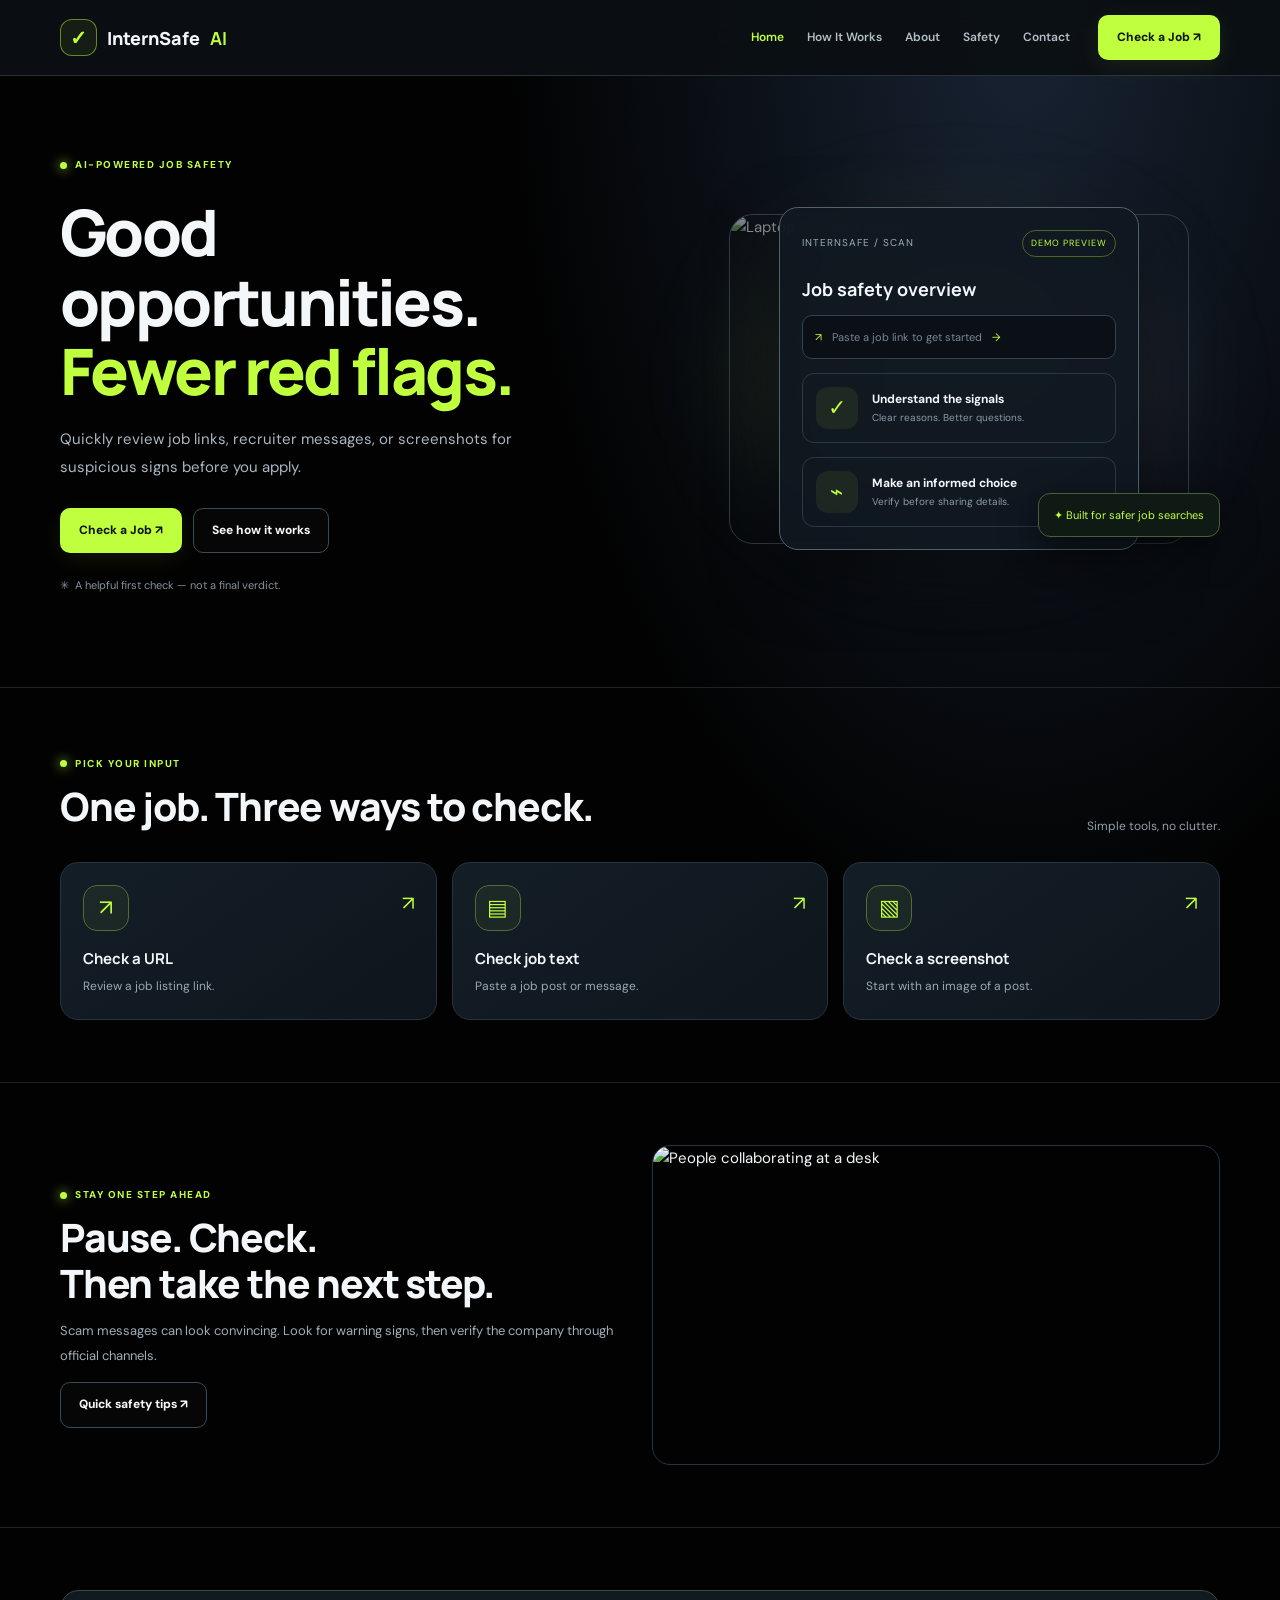
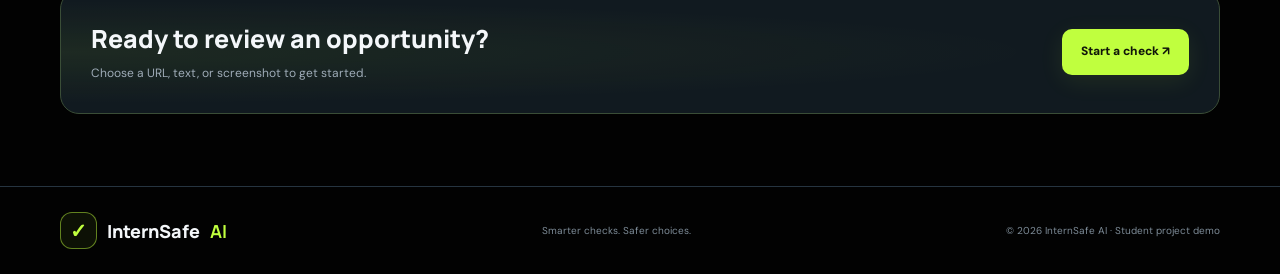
==== internSafe AI/index.html @ b0b5e281 "Added Project" ====
<!doctype html>
<html lang="en">
  <head>
    <meta charset="utf-8" />
    <meta name="viewport" content="width=device-width, initial-scale=1" />
    <meta name="theme-color" content="#0b0f14" />
    <title>Home | InternSafe AI</title>
    <link rel="stylesheet" href="style.css" />
    <script src="script.js" defer></script>
  </head>
  <body>
    <header class="header">
      <a class="brand" href="index.html"
        ><span class="logo">✓</span> InternSafe <b>AI</b></a
      ><button
        class="menu-toggle"
        id="menuToggle"
        aria-label="Toggle navigation"
      >
        ☰
      </button>
      <nav class="nav" id="nav">
        <a class="active" href="index.html">Home</a
        ><a class="" href="how-it-works.html">How It Works</a
        ><a class="" href="about.html">About</a
        ><a class="" href="safety.html">Safety</a
        ><a class="" href="contact.html">Contact</a>
      </nav>
      <a class="btn btn-primary" href="check-job.html">Check a Job ↗</a>
    </header>
    <main>
      <section class="wrap hero" id="top">
        <div>
          <div class="eyebrow">AI-POWERED JOB SAFETY</div>
          <h1>Good opportunities.<br /><span>Fewer red flags.</span></h1>
          <p class="lead">
            Quickly review job links, recruiter messages, or screenshots for
            suspicious signs before you apply.
          </p>
          <div class="actions">
            <a class="btn btn-primary" href="check-job.html">Check a Job ↗</a
            ><a class="btn btn-ghost" href="how-it-works.html"
              >See how it works</a
            >
          </div>
          <p class="micro">
            ✳ &nbsp;A helpful first check — not a final verdict.
          </p>
        </div>
        <div class="visual">
          <img
            class="hero-img"
            src="https://images.unsplash.com/photo-1498050108023-c5249f4df085?auto=format&fit=crop&w=1000&q=85"
            alt="Laptop and workspace"
          />
          <div class="glass-card">
            <div class="glass-top">
              <span>INTERNSAFE / SCAN</span
              ><span class="pill">DEMO PREVIEW</span>
            </div>
            <h3>Job safety overview</h3>
            <div class="mock-input">
              <span>↗</span> Paste a job link to get started <span>→</span>
            </div>
            <div class="mock-row">
              <div class="mini-shield">✓</div>
              <div>
                <strong>Understand the signals</strong
                ><small>Clear reasons. Better questions.</small>
              </div>
            </div>
            <div class="mock-row">
              <div class="mini-shield">⌁</div>
              <div>
                <strong>Make an informed choice</strong
                ><small>Verify before sharing details.</small>
              </div>
            </div>
          </div>
          <div class="float-chip">✦ Built for safer job searches</div>
        </div>
      </section>
      <section class="section">
        <div class="wrap">
          <div class="section-head">
            <div>
              <div class="eyebrow">PICK YOUR INPUT</div>
              <h2>One job. Three ways to check.</h2>
            </div>
            <p>Simple tools, no clutter.</p>
          </div>
          <div class="cards">
            <a class="card" href="url-check.html"
              ><span class="icon">↗</span><span class="arrow">↗</span>
              <h3>Check a URL</h3>
              <p>Review a job listing link.</p></a
            ><a class="card" href="text-check.html"
              ><span class="icon">▤</span><span class="arrow">↗</span>
              <h3>Check job text</h3>
              <p>Paste a job post or message.</p></a
            ><a class="card" href="screenshot-check.html"
              ><span class="icon">▧</span><span class="arrow">↗</span>
              <h3>Check a screenshot</h3>
              <p>Start with an image of a post.</p></a
            >
          </div>
        </div>
      </section>
      <section class="section">
        <div class="wrap split">
          <div class="content">
            <div class="eyebrow">STAY ONE STEP AHEAD</div>
            <h2>Pause. Check.<br />Then take the next step.</h2>
            <p>
              Scam messages can look convincing. Look for warning signs, then
              verify the company through official channels.
            </p>
            <a class="btn btn-ghost" href="safety.html">Quick safety tips ↗</a>
          </div>
          <img
            src="https://images.unsplash.com/photo-1551836022-d5d88e9218df?auto=format&fit=crop&w=900&q=85"
            alt="People collaborating at a desk"
            loading="lazy"
          />
        </div>
      </section>
      <section class="section">
        <div class="wrap banner">
          <div>
            <h2>Ready to review an opportunity?</h2>
            <p>Choose a URL, text, or screenshot to get started.</p>
          </div>
          <a class="btn btn-primary" href="check-job.html">Start a check ↗</a>
        </div>
      </section>
    </main>
    <footer>
      <div class="wrap footer-inner">
        <a class="brand" href="index.html"
          ><span class="logo">✓</span> InternSafe <b>AI</b></a
        >
        <p>Smarter checks. Safer choices.</p>
        <small
          >© <span class="year"></span> InternSafe AI · Student project
          demo</small
        >
      </div>
    </footer>
    <div class="toast" id="toast" role="status"></div>
  </body>
</html>
---- internSafe AI/style.css ----
@import url("https://fonts.googleapis.com/css2?family=DM+Sans:wght@400;500;600;700&family=Manrope:wght@500;600;700;800&display=swap");
:root {
  --bg: #020202;
  --panel: #111922;
  --panel2: #151f29;
  --lime: #c0ff3e;
  --purple: #a78bfa;
  --text: #f4f7fa;
  --muted: #9aa8b6;
  --line: #263440;
  --radius: 18px;
}
* {
  box-sizing: border-box;
}
html {
  scroll-behavior: smooth;
  scroll-padding-top: 90px;
}
body {
  margin: 0;
  background:
    radial-gradient(ellipse at 80% 0%, #182333 0, transparent 36%), var(--bg);
  color: var(--text);
  font:
    15px/1.65 "DM Sans",
    sans-serif;
}
a {
  color: inherit;
  text-decoration: none;
}
button,
input,
textarea {
  font: inherit;
}
button,
a,
input,
textarea {
  outline-color: var(--lime);
}
img {
  display: block;
  max-width: 100%;
}
.wrap {
  width: min(1160px, calc(100% - 40px));
  margin: auto;
}
.header {
  position: sticky;
  top: 0;
  z-index: 20;
  display: flex;
  align-items: center;
  gap: 28px;
  padding: 0 max(20px, calc((100vw - 1160px) / 2));
  min-height: 76px;
  background: #0b0f14ef;
  backdrop-filter: blur(18px);
  border-bottom: 1px solid #27323b;
}
.brand {
  display: flex;
  align-items: center;
  gap: 10px;
  font:
    800 18px Manrope,
    sans-serif;
  white-space: nowrap;
}
.brand b {
  color: var(--lime);
}
.logo {
  display: grid;
  place-items: center;
  width: 37px;
  height: 37px;
  border: 1px solid #c0ff3e7a;
  border-radius: 12px;
  color: var(--lime);
  background: #c0ff3e10;
  font-size: 20px;
}
.nav {
  display: flex;
  align-items: center;
  gap: 23px;
  margin-left: auto;
}
.nav a {
  font-size: 12px;
  color: #b3bec8;
  font-weight: 600;
  transition: 0.2s;
}
.nav a:hover,
.nav a.active {
  color: var(--lime);
}
.btn {
  display: inline-flex;
  align-items: center;
  justify-content: center;
  gap: 8px;
  padding: 12px 18px;
  border: 1px solid transparent;
  border-radius: 10px;
  font-size: 12px;
  font-weight: 800;
  cursor: pointer;
  transition:
    transform 0.2s,
    background 0.2s,
    border 0.2s;
}
.btn:hover {
  transform: translateY(-2px);
}
.btn-primary {
  background: var(--lime);
  color: #10160a;
  box-shadow: 0 6px 25px #c0ff3e16;
}
.btn-primary:hover {
  background: #d2ff79;
}
.btn-ghost {
  border-color: #3b4a55;
  background: #ffffff04;
}
.btn-ghost:hover {
  border-color: var(--lime);
}
.menu-toggle {
  display: none;
  background: transparent;
  color: white;
  border: 1px solid var(--line);
  border-radius: 9px;
  padding: 7px 10px;
}
.eyebrow {
  display: inline-flex;
  align-items: center;
  gap: 8px;
  color: var(--lime);
  font-size: 10px;
  font-weight: 800;
  letter-spacing: 1.5px;
  text-transform: uppercase;
}
.eyebrow:before {
  content: "";
  width: 7px;
  height: 7px;
  border-radius: 50%;
  background: var(--lime);
  box-shadow: 0 0 12px #c0ff3e;
}
.hero {
  display: grid;
  grid-template-columns: 1.05fr 0.95fr;
  align-items: center;
  gap: 60px;
  padding: 76px 0 82px;
}
.hero h1,
.page-hero h1 {
  font:
    800 clamp(39px, 5vw, 66px)/1.09 Manrope,
    sans-serif;
  letter-spacing: -2.6px;
  margin: 20px 0;
}
.hero h1 span,
.page-hero h1 span {
  color: var(--lime);
}
.lead {
  max-width: 520px;
  color: #aab6c2;
  font-size: 15px;
  line-height: 1.85;
}
.actions {
  display: flex;
  gap: 11px;
  flex-wrap: wrap;
  margin-top: 26px;
}
.micro {
  font-size: 11px;
  color: #84929f;
  margin-top: 23px;
}
.visual {
  position: relative;
  min-height: 380px;
  display: flex;
  align-items: center;
  justify-content: center;
}
.visual:before {
  content: "";
  position: absolute;
  width: 80%;
  height: 80%;
  background: linear-gradient(135deg, #c0ff3e22, #a78bfa25);
  filter: blur(55px);
  border-radius: 50%;
}
.hero-img {
  position: absolute;
  width: 88%;
  height: 330px;
  object-fit: cover;
  border-radius: 24px;
  opacity: 0.55;
  border: 1px solid #52616d;
  filter: saturate(0.8);
}
.glass-card {
  position: relative;
  z-index: 2;
  width: min(360px, 88%);
  padding: 22px;
  border: 1px solid #52616c;
  background: #101820e8;
  backdrop-filter: blur(15px);
  border-radius: 19px;
  box-shadow: 0 24px 65px #0008;
}
.glass-top {
  display: flex;
  align-items: center;
  justify-content: space-between;
  color: #9eacb8;
  font-size: 10px;
  letter-spacing: 1px;
}
.pill {
  padding: 5px 8px;
  border: 1px solid #c0ff3e55;
  border-radius: 30px;
  color: var(--lime);
  font-size: 9px;
}
.glass-card h3 {
  font: 700 18px Manrope;
  margin: 20px 0 14px;
}
.mock-input {
  display: flex;
  align-items: center;
  gap: 10px;
  padding: 12px;
  border: 1px solid #34434f;
  background: #0a1015;
  border-radius: 10px;
  color: #778694;
  font-size: 11px;
}
.mock-input span {
  color: var(--lime);
}
.mock-row {
  display: grid;
  grid-template-columns: 44px 1fr;
  gap: 12px;
  align-items: center;
  margin-top: 14px;
  padding: 13px;
  border: 1px solid #2b3944;
  border-radius: 12px;
}
.mini-shield {
  display: grid;
  place-items: center;
  width: 42px;
  height: 42px;
  border-radius: 12px;
  background: #c0ff3e12;
  color: var(--lime);
  font-size: 22px;
}
.mock-row strong,
.mock-row small {
  display: block;
}
.mock-row strong {
  font-size: 12px;
}
.mock-row small {
  font-size: 10px;
  color: #8c9aa7;
}
.float-chip {
  position: absolute;
  z-index: 3;
  right: 0;
  bottom: 32px;
  padding: 12px 15px;
  border: 1px solid #4b5d3a;
  border-radius: 12px;
  background: #101a15;
  color: var(--lime);
  font-size: 11px;
  box-shadow: 0 12px 35px #0008;
}
.section {
  padding: 62px 0;
  border-top: 1px solid #263440a8;
}
.section-head {
  display: flex;
  align-items: end;
  justify-content: space-between;
  gap: 20px;
  margin-bottom: 25px;
}
.section-head h2,
.content h2 {
  font:
    800 clamp(27px, 3.3vw, 39px)/1.18 Manrope,
    sans-serif;
  letter-spacing: -1.2px;
  margin: 8px 0;
}
.section-head p {
  color: #8f9eaa;
  font-size: 12px;
  margin: 0;
}
.cards {
  display: grid;
  grid-template-columns: repeat(3, 1fr);
  gap: 15px;
}
.card {
  position: relative;
  padding: 22px;
  border: 1px solid var(--line);
  border-radius: var(--radius);
  background: linear-gradient(145deg, #141e27, #0e151c);
  transition: 0.25s;
  overflow: hidden;
}
.card:hover {
  transform: translateY(-4px);
  border-color: #6d8843;
}
.card .icon {
  display: grid;
  place-items: center;
  width: 46px;
  height: 46px;
  border: 1px solid #536c32;
  border-radius: 14px;
  background: #c0ff3e0d;
  color: var(--lime);
  font-size: 22px;
}
.card h3 {
  font: 700 15px Manrope;
  margin: 17px 0 7px;
}
.card p {
  font-size: 12px;
  color: #9aa8b4;
  margin: 0;
  line-height: 1.7;
}
.card .arrow {
  position: absolute;
  right: 21px;
  top: 24px;
  color: var(--lime);
  font-size: 20px;
}
.image-card {
  padding: 0;
}
.image-card img {
  width: 100%;
  height: 150px;
  object-fit: cover;
  opacity: 0.8;
}
.image-card .card-copy {
  padding: 20px;
}
.page-hero {
  padding: 66px 0 45px;
}
.page-hero h1 {
  font-size: clamp(36px, 4.7vw, 54px);
  max-width: 760px;
}
.page-hero .lead {
  max-width: 680px;
}
.breadcrumbs {
  font-size: 11px;
  color: #8795a1;
  margin-bottom: 18px;
}
.breadcrumbs a {
  color: var(--lime);
}
.checker-layout {
  display: grid;
  grid-template-columns: 1.1fr 0.9fr;
  gap: 18px;
  padding-bottom: 65px;
}
.panel {
  padding: 25px;
  border: 1px solid var(--line);
  border-radius: 18px;
  background: linear-gradient(145deg, #141d26, #0d141b);
}
.panel h2 {
  font: 700 19px Manrope;
  margin: 0 0 8px;
}
.sub {
  color: #91a0ad;
  font-size: 12px;
  margin: 0 0 22px;
}
.field {
  margin: 18px 0;
}
.field label {
  display: block;
  margin-bottom: 8px;
  font-size: 12px;
  font-weight: 700;
}
.field input,
.field textarea {
  width: 100%;
  padding: 13px 14px;
  color: var(--text);
  background: #090e13;
  border: 1px solid #35434e;
  border-radius: 10px;
  font-size: 13px;
}
.field textarea {
  min-height: 155px;
  resize: vertical;
}
.field input::placeholder,
.field textarea::placeholder {
  color: #657481;
}
.field small {
  display: block;
  margin-top: 7px;
  color: #788894;
  font-size: 10px;
}
.upload {
  display: flex;
  min-height: 165px;
  flex-direction: column;
  align-items: center;
  justify-content: center;
  gap: 8px;
  border: 1px dashed #5d7441;
  border-radius: 13px;
  background: #c0ff3e05;
  cursor: pointer;
  text-align: center;
}
.upload b {
  font-size: 13px;
}
.upload small {
  margin: 0;
}
.upload strong {
  color: var(--lime);
  font-size: 11px;
}
.full {
  width: 100%;
}
.result-empty {
  display: flex;
  min-height: 270px;
  flex-direction: column;
  align-items: flex-start;
  justify-content: center;
}
.result-icon {
  display: grid;
  place-items: center;
  width: 55px;
  height: 55px;
  border-radius: 17px;
  background: #c0ff3e12;
  color: var(--lime);
  font-size: 27px;
}
.result-empty h3 {
  font: 700 20px Manrope;
  margin: 18px 0 8px;
}
.result-empty p {
  color: #96a4b0;
  font-size: 12px;
  line-height: 1.8;
}
.notice {
  padding: 12px 13px;
  border-left: 2px solid var(--lime);
  background: #c0ff3e08;
  color: #8f9da8;
  font-size: 10px;
  line-height: 1.7;
  margin-top: 16px;
}
.steps {
  display: grid;
  grid-template-columns: repeat(4, 1fr);
  gap: 13px;
}
.step {
  padding: 20px;
  border: 1px solid var(--line);
  border-radius: 15px;
  background: #101820;
}
.step small {
  color: var(--lime);
  font-weight: 800;
  letter-spacing: 1px;
}
.step h3 {
  font: 700 13px Manrope;
  margin: 12px 0 6px;
}
.step p {
  color: #92a0ac;
  font-size: 11px;
  margin: 0;
}
.banner {
  display: flex;
  align-items: center;
  justify-content: space-between;
  gap: 22px;
  padding: 30px;
  border: 1px solid #3a4d37;
  border-radius: 19px;
  background:
    radial-gradient(ellipse at left, #c0ff3e12, transparent 60%), #111a20;
}
.banner h2 {
  font: 800 25px Manrope;
  margin: 0 0 8px;
}
.banner p {
  color: #9eabb7;
  font-size: 12px;
  margin: 0;
}
.split {
  display: grid;
  grid-template-columns: 1fr 1fr;
  gap: 24px;
  align-items: center;
}
.split img {
  width: 100%;
  height: 320px;
  object-fit: cover;
  border-radius: 18px;
  border: 1px solid var(--line);
}
.content p,
.content li {
  color: #a0adb8;
  font-size: 13px;
  line-height: 1.9;
}
.content ul {
  padding-left: 19px;
}
.content li::marker {
  color: var(--lime);
}
.faq {
  display: grid;
  grid-template-columns: 1fr 1fr;
  gap: 12px;
}
.faq article {
  padding: 20px;
  border: 1px solid var(--line);
  border-radius: 14px;
  background: #101820;
}
.faq h3 {
  font: 700 13px Manrope;
  margin: 0 0 7px;
}
.faq p {
  font-size: 12px;
  color: #9ba9b5;
  margin: 0;
}
.contact-grid {
  display: grid;
  grid-template-columns: 0.9fr 1.1fr;
  gap: 18px;
}
.contact-art {
  position: relative;
  overflow: hidden;
  min-height: 320px;
  border-radius: 18px;
  border: 1px solid var(--line);
}
.contact-art img {
  width: 100%;
  height: 100%;
  position: absolute;
  inset: 0;
  object-fit: cover;
  opacity: 0.55;
}
.contact-art div {
  position: absolute;
  inset: auto 22px 22px;
}
.contact-art h2 {
  font: 800 28px Manrope;
  margin: 0;
}
.contact-art p {
  font-size: 12px;
  color: #d0d8df;
}
.toast {
  position: fixed;
  bottom: 22px;
  left: 50%;
  z-index: 40;
  transform: translate(-50%, 15px);
  padding: 12px 16px;
  max-width: calc(100% - 30px);
  border: 1px solid #536d35;
  border-radius: 10px;
  background: #121c15;
  color: white;
  font-size: 12px;
  opacity: 0;
  pointer-events: none;
  transition: 0.2s;
}
.toast.show {
  opacity: 1;
  transform: translate(-50%, 0);
}
footer {
  border-top: 1px solid var(--line);
  padding: 25px 0;
  margin-top: 10px;
}
.footer-inner {
  display: flex;
  align-items: center;
  gap: 20px;
}
.footer-inner p,
.footer-inner small {
  color: #7e8c98;
  font-size: 10px;
}
.footer-inner p {
  margin-left: auto;
}
.footer-inner small {
  margin-left: auto;
}
.muted {
  color: #8e9ba7;
}
@media (max-width: 950px) {
  .header {
    padding-inline: 20px;
    gap: 15px;
  }
  .nav {
    gap: 13px;
  }
  .nav a {
    font-size: 11px;
  }
  .header > .btn {
    padding: 10px 12px;
  }
  .hero {
    gap: 25px;
  }
  .hero h1 {
    font-size: 50px;
  }
}
@media (max-width: 760px) {
  .menu-toggle {
    display: block;
    margin-left: auto;
  }
  .nav {
    display: none;
    position: absolute;
    top: 75px;
    left: 0;
    right: 0;
    padding: 12px 22px 20px;
    flex-direction: column;
    align-items: stretch;
    gap: 0;
    background: #0b0f14;
    border-bottom: 1px solid var(--line);
  }
  .nav.open {
    display: flex;
  }
  .nav a {
    padding: 11px 2px;
    font-size: 13px;
  }
  .header > .btn {
    display: none;
  }
  .hero {
    grid-template-columns: 1fr;
    padding: 48px 0;
    gap: 15px;
  }
  .visual {
    min-height: 330px;
  }
  .hero h1 {
    font-size: clamp(40px, 10vw, 58px);
  }
  .cards {
    grid-template-columns: 1fr;
  }
  .checker-layout,
  .split,
  .contact-grid {
    grid-template-columns: 1fr;
  }
  .steps {
    grid-template-columns: 1fr 1fr;
  }
  .section-head {
    align-items: flex-start;
    flex-direction: column;
  }
  .faq {
    grid-template-columns: 1fr;
  }
  .split img {
    height: 250px;
  }
  .banner {
    align-items: flex-start;
    flex-direction: column;
  }
  .footer-inner {
    flex-wrap: wrap;
  }
  .footer-inner p,
  .footer-inner small {
    margin: 0;
  }
  .footer-inner small {
    width: 100%;
  }
}
@media (max-width: 480px) {
  .wrap {
    width: calc(100% - 30px);
  }
  .header {
    min-height: 68px;
  }
  .nav {
    top: 67px;
  }
  .brand {
    font-size: 16px;
  }
  .hero h1 {
    letter-spacing: -1.7px;
  }
  .visual {
    min-height: 300px;
  }
  .hero-img {
    height: 270px;
    width: 94%;
  }
  .glass-card {
    padding: 17px;
  }
  .float-chip {
    right: -4px;
    bottom: 13px;
  }
  .section {
    padding: 45px 0;
  }
  .page-hero {
    padding: 45px 0 28px;
  }
  .page-hero h1 {
    letter-spacing: -1.7px;
  }
  .panel {
    padding: 18px;
  }
  .steps {
    grid-template-columns: 1fr;
  }
  .footer-inner {
    align-items: flex-start;
    flex-direction: column;
    gap: 9px;
  }
}
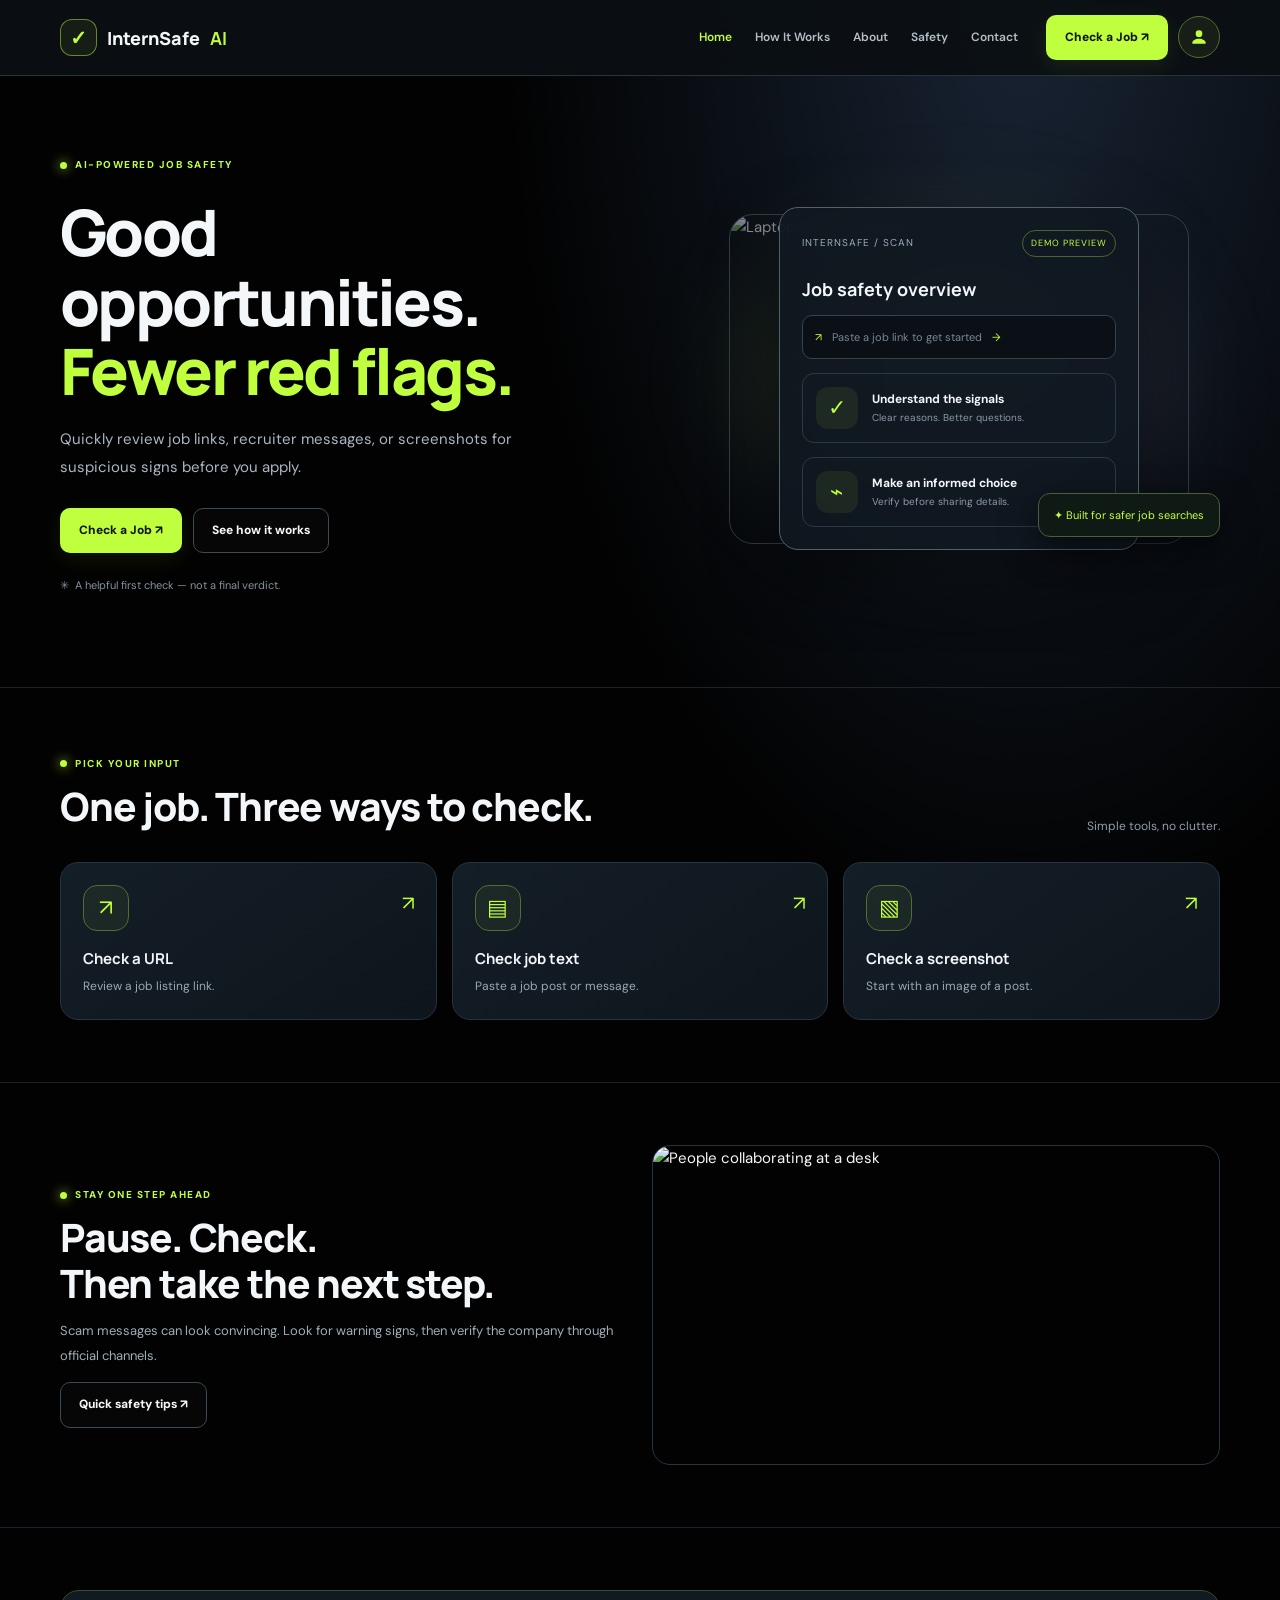
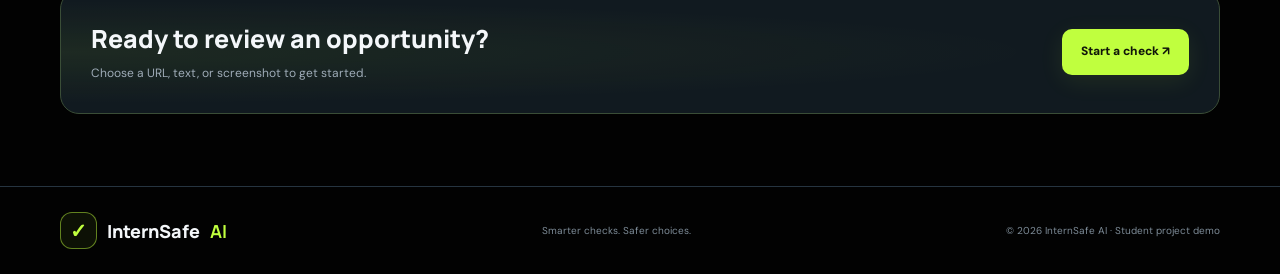
==== commit 49d987dc: "Added user option" ====
--- a/internSafe AI/index.html
+++ b/internSafe AI/index.html
@@ -21,12 +21,30 @@
       </button>
       <nav class="nav" id="nav">
         <a class="active" href="index.html">Home</a
+          
         ><a class="" href="how-it-works.html">How It Works</a
         ><a class="" href="about.html">About</a
         ><a class="" href="safety.html">Safety</a
         ><a class="" href="contact.html">Contact</a>
       </nav>
-      <a class="btn btn-primary" href="check-job.html">Check a Job ↗</a>
+      <div class="header-actions">
+        <a class="btn btn-primary" href="check-job.html">Check a Job ↗</a>
+        <details class="account-menu" data-account-menu>
+          <summary class="account-avatar" aria-label="Open account menu">
+            <svg class="account-avatar-icon" viewBox="0 0 24 24" aria-hidden="true"><path d="M12 12a4 4 0 1 0 0-8 4 4 0 0 0 0 8Zm0 2c-4.42 0-8 2.24-8 5v1h16v-1c0-2.76-3.58-5-8-5Z" /></svg>
+            <span class="account-initials" hidden></span>
+          </summary>
+          <div class="account-dropdown">
+            <strong data-account-name>Your account</strong>
+            <p><span data-account-count>0</span> jobs checked</p>
+            <a href="dashboard.html" data-account-signed-in hidden>View dashboard & history</a>
+            <a href="sign-in.html" data-account-signed-out>Sign in</a>
+            <a href="sign-up.html" data-account-signed-out>Create an account</a>
+            <button type="button" data-account-signed-in data-account-logout hidden>Sign out</button>
+            <small>Saved in this browser</small>
+          </div>
+        </details>
+      </div>
     </header>
     <main>
       <section class="wrap hero" id="top">
--- a/internSafe AI/style.css
+++ b/internSafe AI/style.css
@@ -840,3 +840,492 @@
     gap: 9px;
   }
 }
+
+.header {
+  animation: header-enter 0.55s cubic-bezier(0.2, 0.7, 0.3, 1) both;
+}
+.brand .logo {
+  transition:
+    transform 0.25s ease,
+    background-color 0.25s ease,
+    box-shadow 0.25s ease;
+}
+.brand:hover .logo {
+  transform: rotate(-8deg) scale(1.06);
+  background-color: #c0ff3e1f;
+  box-shadow: 0 0 20px #c0ff3e24;
+}
+.nav a {
+  transition:
+    color 0.2s ease,
+    transform 0.2s ease;
+}
+.nav a:hover {
+  transform: translateY(-1px);
+}
+.btn {
+  transition:
+    transform 0.22s ease,
+    background-color 0.22s ease,
+    border-color 0.22s ease,
+    box-shadow 0.22s ease;
+}
+.btn-primary:hover {
+  box-shadow: 0 9px 28px #c0ff3e30;
+}
+.menu-toggle {
+  transition:
+    color 0.2s ease,
+    border-color 0.2s ease,
+    background-color 0.2s ease,
+    transform 0.2s ease;
+}
+.menu-toggle:hover {
+  color: var(--lime);
+  border-color: #6d8843;
+  background: #c0ff3e0d;
+}
+.card {
+  transition:
+    transform 0.28s cubic-bezier(0.2, 0.7, 0.3, 1),
+    border-color 0.25s ease,
+    box-shadow 0.25s ease;
+}
+.card:hover {
+  box-shadow: 0 15px 34px #0005;
+}
+.card .icon,
+.card .arrow {
+  transition: transform 0.25s ease;
+}
+.card:hover .icon {
+  transform: rotate(-5deg) scale(1.06);
+}
+.card:hover .arrow {
+  transform: translate(2px, -2px);
+}
+.step,
+.faq article {
+  transition:
+    transform 0.25s ease,
+    border-color 0.25s ease,
+    box-shadow 0.25s ease;
+}
+.step:hover,
+.faq article:hover {
+  transform: translateY(-3px);
+  border-color: #536d35;
+  box-shadow: 0 12px 28px #0003;
+}
+.field input,
+.field textarea {
+  transition:
+    border-color 0.2s ease,
+    box-shadow 0.2s ease,
+    background-color 0.2s ease;
+}
+.field input:focus,
+.field textarea:focus {
+  border-color: #8dbb38;
+  background-color: #0c1318;
+  box-shadow: 0 0 0 3px #c0ff3e16;
+}
+.split img,
+.contact-art img {
+  transition:
+    transform 0.5s cubic-bezier(0.2, 0.7, 0.3, 1),
+    filter 0.5s ease;
+}
+.split img:hover,
+.contact-art:hover img {
+  transform: scale(1.025);
+  filter: saturate(1.08);
+}
+.hero-img {
+  animation: image-drift 9s ease-in-out infinite;
+}
+.float-chip {
+  animation: chip-drift 5s ease-in-out infinite;
+}
+.reveal {
+  opacity: 0;
+  transform: translateY(22px);
+  transition:
+    opacity 0.65s ease,
+    transform 0.65s cubic-bezier(0.2, 0.7, 0.3, 1);
+}
+.reveal:not(.is-visible) {
+  transition-delay: var(--reveal-delay, 0ms);
+}
+.reveal.is-visible {
+  opacity: 1;
+  transform: translateY(0);
+}
+.text-reveal {
+  opacity: 0;
+  transform: translateY(12px);
+  transition:
+    opacity 0.55s ease,
+    transform 0.55s cubic-bezier(0.2, 0.7, 0.3, 1),
+    color 0.25s ease;
+}
+.text-reveal:not(.is-visible) {
+  transition-delay: var(--reveal-delay, 0ms);
+}
+.text-reveal.is-visible {
+  opacity: 1;
+  transform: translateY(0);
+}
+.hero h1 span,
+.page-hero h1 span {
+  transition: text-shadow 0.25s ease;
+}
+.hero h1 span:hover,
+.page-hero h1 span:hover {
+  text-shadow: 0 0 24px #c0ff3e35;
+}
+@keyframes header-enter {
+  from {
+    opacity: 0.75;
+    transform: translateY(-8px);
+  }
+  to {
+    opacity: 1;
+    transform: translateY(0);
+  }
+}
+@keyframes image-drift {
+  0%,
+  100% {
+    transform: translateY(0);
+  }
+  50% {
+    transform: translateY(-7px);
+  }
+}
+@keyframes chip-drift {
+  0%,
+  100% {
+    transform: translateY(0);
+  }
+  50% {
+    transform: translateY(-5px);
+  }
+}
+@media (prefers-reduced-motion: reduce) {
+  *,
+  *::before,
+  *::after {
+    scroll-behavior: auto !important;
+    animation-duration: 0.01ms !important;
+    animation-iteration-count: 1 !important;
+    transition-duration: 0.01ms !important;
+  }
+  .reveal {
+    opacity: 1;
+    transform: none;
+  }
+  .text-reveal {
+    opacity: 1;
+    transform: none;
+  }
+}
+
+.header-actions {
+  display: flex;
+  align-items: center;
+  gap: 10px;
+}
+.account-menu {
+  position: relative;
+  flex: 0 0 auto;
+}
+.account-avatar {
+  display: grid;
+  place-items: center;
+  width: 42px;
+  height: 42px;
+  border: 1px solid #536c32;
+  border-radius: 50%;
+  background: #c0ff3e10;
+  color: var(--lime);
+  cursor: pointer;
+  list-style: none;
+  transition:
+    background 0.2s ease,
+    border-color 0.2s ease,
+    transform 0.2s ease;
+}
+.account-avatar::-webkit-details-marker {
+  display: none;
+}
+.account-avatar:hover,
+.account-menu[open] .account-avatar {
+  border-color: var(--lime);
+  background: #c0ff3e1c;
+  transform: translateY(-1px);
+}
+.account-avatar-icon {
+  width: 20px;
+  height: 20px;
+  fill: currentColor;
+}
+.account-initials {
+  font-size: 12px;
+  font-weight: 800;
+}
+.account-dropdown {
+  position: absolute;
+  top: calc(100% + 12px);
+  right: 0;
+  z-index: 30;
+  display: grid;
+  width: 250px;
+  gap: 9px;
+  padding: 17px;
+  border: 1px solid #34434f;
+  border-radius: 14px;
+  background: #111922;
+  box-shadow: 0 18px 45px #0009;
+}
+.account-dropdown strong {
+  overflow: hidden;
+  color: var(--text);
+  font: 700 14px Manrope, sans-serif;
+  text-overflow: ellipsis;
+  white-space: nowrap;
+}
+.account-dropdown p,
+.account-dropdown small {
+  margin: 0;
+  color: #97a5b1;
+  font-size: 11px;
+}
+.account-dropdown p span {
+  color: var(--lime);
+  font-weight: 800;
+}
+.account-dropdown a,
+.account-dropdown button {
+  width: 100%;
+  padding: 9px 10px;
+  border: 1px solid #2d3b46;
+  border-radius: 9px;
+  background: #ffffff05;
+  color: #e6edf2;
+  font: 600 12px "DM Sans", sans-serif;
+  text-align: left;
+  cursor: pointer;
+}
+.account-dropdown a:hover,
+.account-dropdown button:hover {
+  border-color: #536c32;
+  color: var(--lime);
+}
+.account-dropdown [hidden],
+.account-avatar [hidden] {
+  display: none;
+}
+.auth-section {
+  padding: 48px 0 76px;
+}
+.auth-layout {
+  display: grid;
+  grid-template-columns: 0.9fr 1.1fr;
+  align-items: center;
+  gap: 48px;
+}
+.auth-copy h1,
+.dashboard-hero h1 {
+  max-width: 520px;
+  margin: 15px 0;
+  font: 800 clamp(36px, 4.7vw, 54px)/1.1 Manrope, sans-serif;
+  letter-spacing: -2px;
+}
+.auth-copy h1 span,
+.dashboard-hero h1 span {
+  color: var(--lime);
+}
+.auth-copy > p {
+  max-width: 430px;
+  color: #aab6c2;
+  font-size: 14px;
+  line-height: 1.85;
+}
+.auth-points {
+  display: grid;
+  gap: 12px;
+  margin-top: 28px;
+}
+.auth-point {
+  display: flex;
+  align-items: center;
+  gap: 12px;
+  color: #c3cdd5;
+  font-size: 12px;
+}
+.auth-point span {
+  display: grid;
+  place-items: center;
+  flex: 0 0 34px;
+  height: 34px;
+  border: 1px solid #536c32;
+  border-radius: 11px;
+  background: #c0ff3e0d;
+  color: var(--lime);
+  font-size: 16px;
+}
+.auth-panel {
+  width: min(100%, 500px);
+  justify-self: end;
+  padding: clamp(22px, 4vw, 36px);
+}
+.auth-panel h2 {
+  margin: 0 0 6px;
+  font: 700 25px Manrope, sans-serif;
+}
+.auth-panel .sub {
+  margin-bottom: 24px;
+}
+.auth-panel .field {
+  margin: 16px 0;
+}
+.auth-panel .btn:disabled {
+  cursor: wait;
+  opacity: 0.65;
+}
+.auth-panel .auth-switch {
+  margin: 20px 0 0;
+  color: #96a4b0;
+  font-size: 12px;
+  text-align: center;
+}
+.auth-switch a {
+  color: var(--lime);
+  font-weight: 700;
+}
+.auth-panel .notice {
+  margin-top: 20px;
+}
+.dashboard-hero {
+  display: flex;
+  align-items: center;
+  justify-content: space-between;
+  gap: 24px;
+  padding: 58px 0;
+}
+.dashboard-hero h1 {
+  overflow-wrap: anywhere;
+}
+.dashboard-hero .lead {
+  margin: 0;
+  font-size: 13px;
+}
+.dashboard-history .section-head {
+  align-items: center;
+}
+.history-count {
+  display: inline-grid;
+  place-items: center;
+  min-width: 30px;
+  height: 30px;
+  margin-left: 6px;
+  padding: 0 8px;
+  border: 1px solid #536c32;
+  border-radius: 20px;
+  color: var(--lime);
+  font: 700 12px "DM Sans", sans-serif;
+  vertical-align: middle;
+}
+.history-list {
+  display: grid;
+  gap: 11px;
+  margin-top: 18px;
+}
+.history-item {
+  display: flex;
+  align-items: center;
+  justify-content: space-between;
+  gap: 20px;
+  padding: 18px 20px;
+  border: 1px solid var(--line);
+  border-radius: 14px;
+  background: linear-gradient(145deg, #141e27, #0e151c);
+}
+.history-item h3 {
+  margin: 0 0 4px;
+  font: 700 14px Manrope, sans-serif;
+}
+.history-item p {
+  max-width: 620px;
+  margin: 0;
+  overflow-wrap: anywhere;
+  color: #9aa8b4;
+  font-size: 12px;
+}
+.history-result {
+  display: grid;
+  flex: 0 0 auto;
+  gap: 4px;
+  color: #8998a4;
+  font-size: 10px;
+  text-align: right;
+}
+.history-result strong {
+  color: var(--lime);
+  font-weight: 600;
+}
+.history-empty {
+  display: grid;
+  justify-items: start;
+  gap: 10px;
+  margin-top: 20px;
+}
+.history-empty[hidden] {
+  display: none;
+}
+.history-empty h3,
+.history-empty p {
+  margin: 0;
+}
+.history-empty h3 {
+  font: 700 18px Manrope, sans-serif;
+}
+.history-empty p {
+  color: #96a4b0;
+  font-size: 12px;
+}
+@media (max-width: 760px) {
+  .header-actions > .btn-primary {
+    display: none;
+  }
+  .account-dropdown {
+    top: calc(100% + 10px);
+  }
+  .auth-section {
+    padding-top: 30px;
+  }
+  .auth-layout {
+    grid-template-columns: 1fr;
+    gap: 26px;
+  }
+  .auth-copy h1,
+  .dashboard-hero h1 {
+    font-size: clamp(36px, 9vw, 48px);
+  }
+  .auth-panel {
+    justify-self: stretch;
+  }
+  .dashboard-hero {
+    align-items: flex-start;
+    flex-direction: column;
+    padding: 42px 0;
+  }
+  .history-item {
+    align-items: flex-start;
+    flex-direction: column;
+  }
+  .history-result {
+    text-align: left;
+  }
+}
